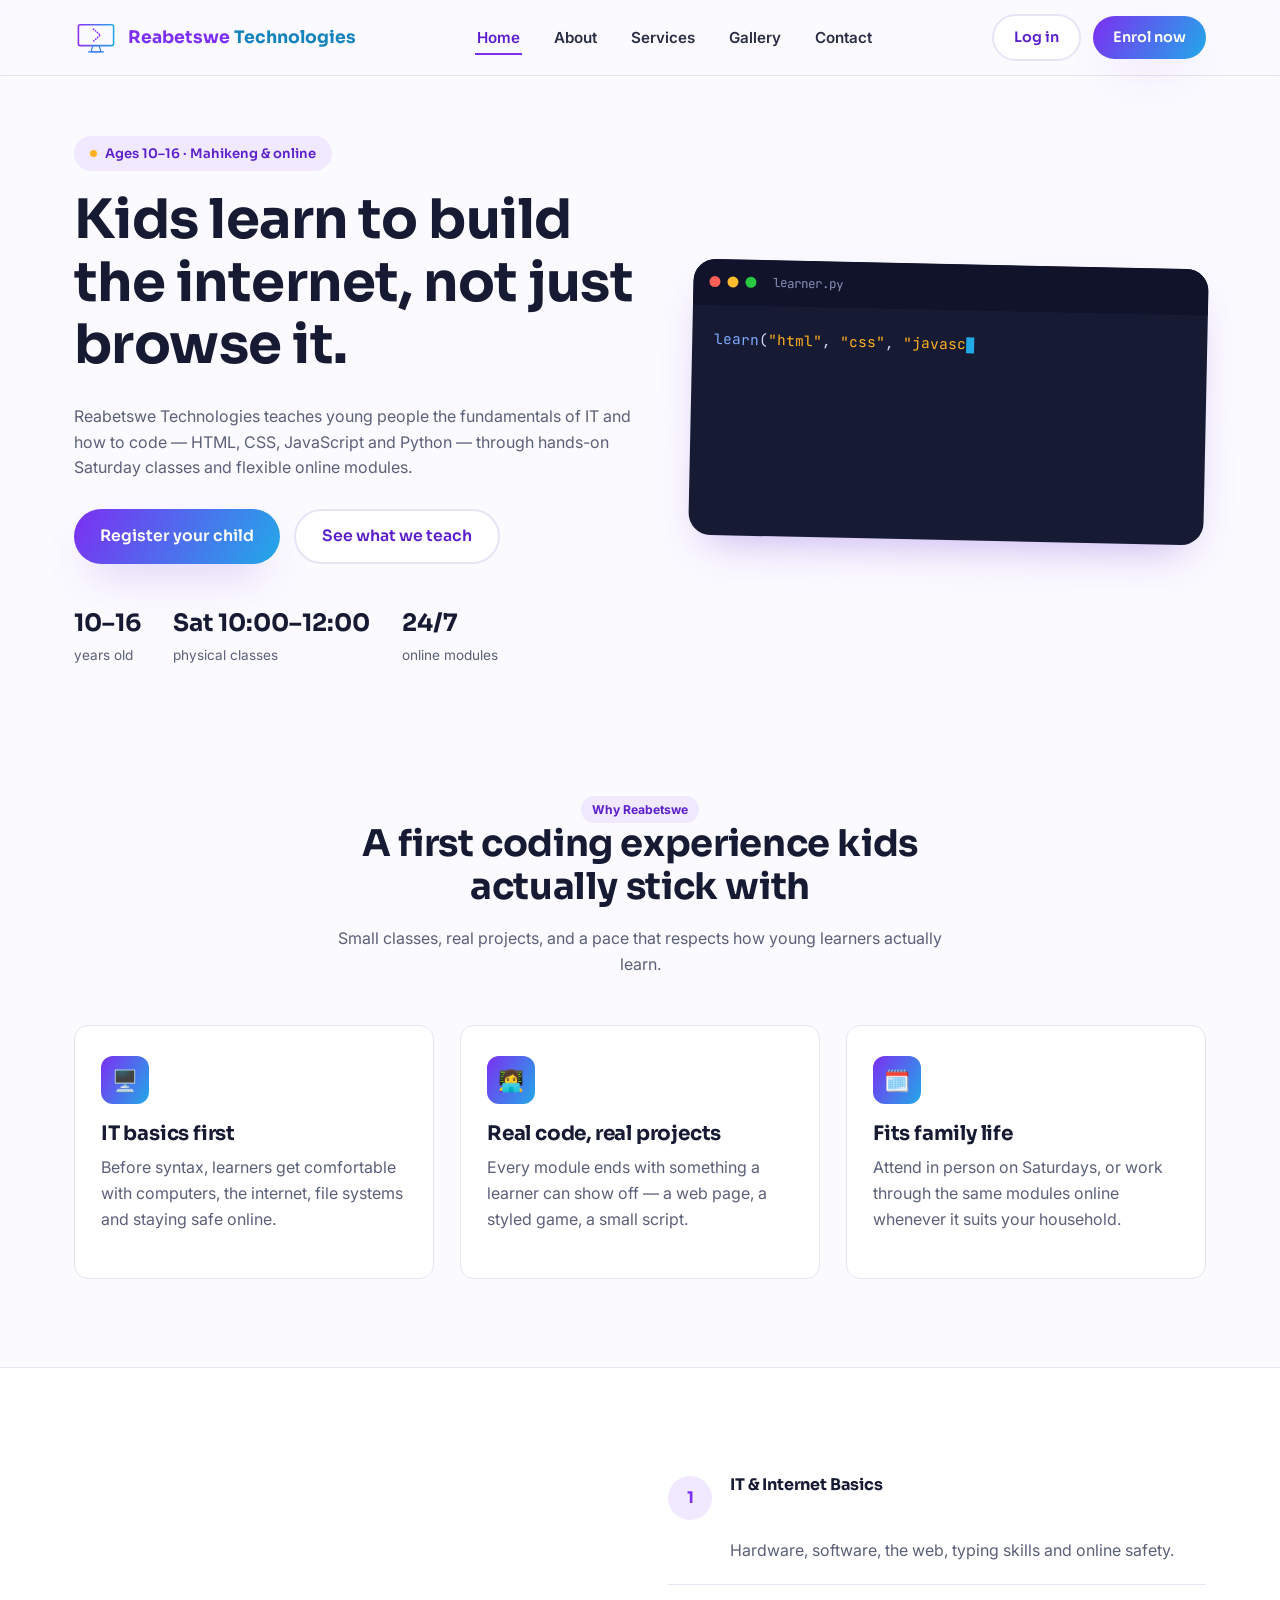
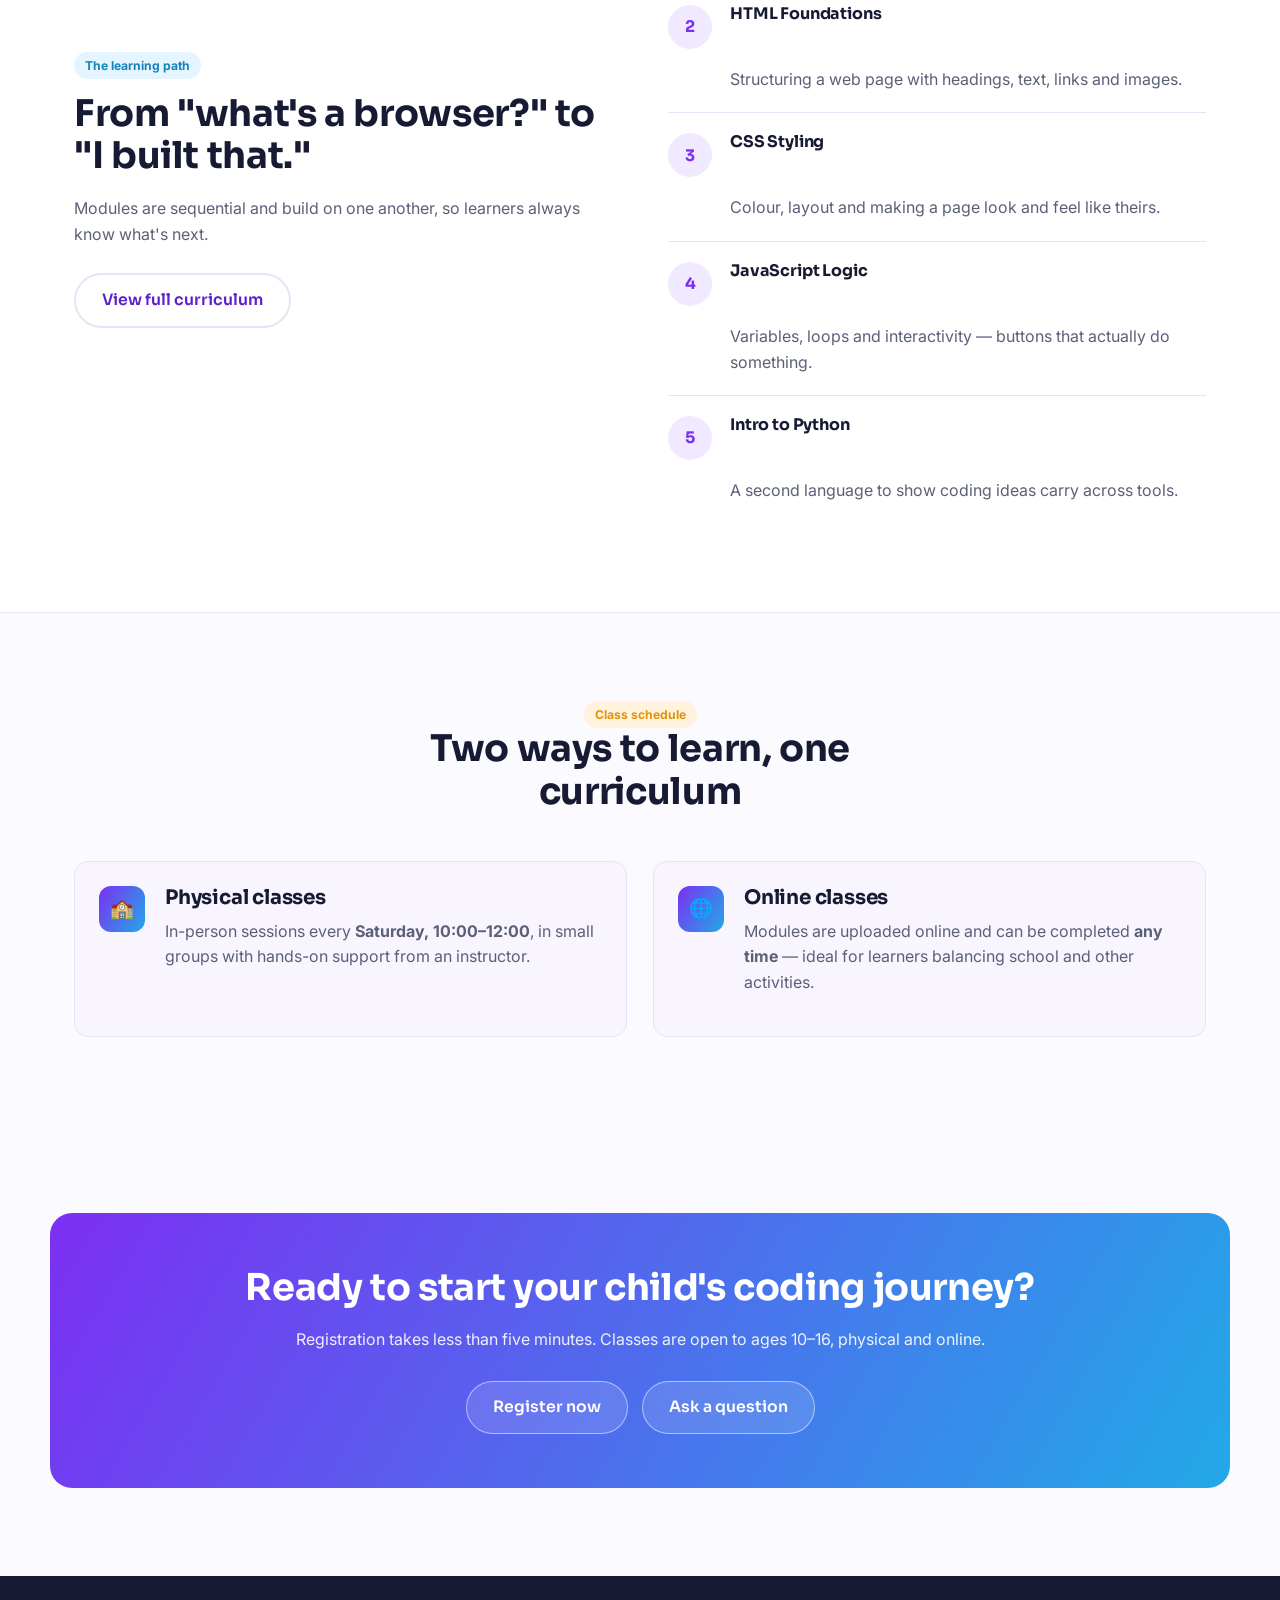
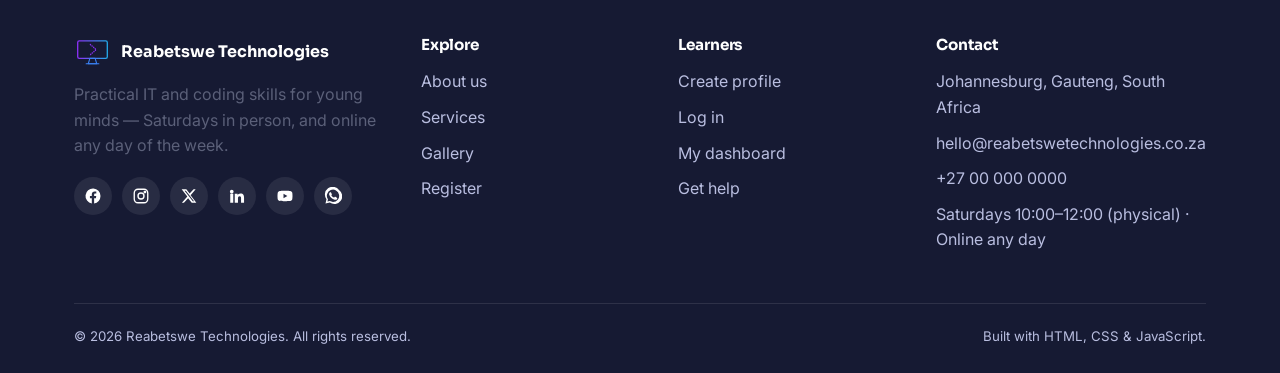
==== index.html @ f2a623ec "Initial commit: Reabetswe Technologies site" ====
<!doctype html>
<html lang="en">
<head>
<meta charset="UTF-8">
<meta name="viewport" content="width=device-width, initial-scale=1.0">
<title>Reabetswe Technologies — Coding &amp; IT Classes for Kids 10–16</title>
<meta name="description" content="Reabetswe Technologies teaches kids aged 10–16 IT basics and coding — HTML, CSS, JavaScript and Python. Saturday classes in person, and online any day.">
<link rel="icon" href="assets/logo.svg" type="image/svg+xml">
<link rel="preconnect" href="https://fonts.googleapis.com">
<link href="https://fonts.googleapis.com/css2?family=Sora:wght@600;700;800&family=Inter:wght@400;500;600;700&family=JetBrains+Mono:wght@400;500&display=swap" rel="stylesheet">
<link rel="stylesheet" href="css/style.css">
</head>
<body>

<a class="skip-link" href="#main">Skip to content</a>
<header class="site-header">
  <nav class="nav">
    <a href="index.html" class="brand">
      <img src="assets/logo.svg" alt="Reabetswe Technologies logo">
      <span><span class="b-violet">Reabetswe</span> <span class="b-sky">Technologies</span></span>
    </a>
    <button class="nav-toggle" aria-label="Toggle menu" aria-expanded="false"><span></span><span></span><span></span></button>
    <ul class="nav-links">
      <li><a href="index.html" aria-current="page">Home</a></li>
      <li><a href="about.html">About</a></li>
      <li><a href="services.html">Services</a></li>
      <li><a href="gallery.html">Gallery</a></li>
      <li><a href="contact.html">Contact</a></li>
    </ul>
    <div class="nav-cta" data-auth-slot>
      <a href="profile.html" class="btn btn-secondary">Log in</a>
      <a href="register.html" class="btn btn-primary">Enrol now</a>
    </div>
  </nav>
</header>

<main id="main">

  <section class="hero">
    <div class="container">
      <div>
        <span class="eyebrow-pill"><span class="dot"></span> Ages 10–16 · Mahikeng &amp; online</span>
        <h1>Kids learn to build the internet, not just browse it.</h1>
        <p>Reabetswe Technologies teaches young people the fundamentals of IT and how to code — HTML, CSS, JavaScript and Python — through hands-on Saturday classes and flexible online modules.</p>
        <div class="hero-actions">
          <a href="register.html" class="btn btn-primary">Register your child</a>
          <a href="services.html" class="btn btn-secondary">See what we teach</a>
        </div>
        <div class="hero-stats">
          <div><strong>10–16</strong><span>years old</span></div>
          <div><strong>Sat 10:00–12:00</strong><span>physical classes</span></div>
          <div><strong>24/7</strong><span>online modules</span></div>
        </div>
      </div>
      <div class="terminal-card">
        <div class="terminal-bar"><span></span><span></span><span></span><em>learner.py</em></div>
        <div class="terminal-body" data-typewriter aria-hidden="true"></div>
      </div>
    </div>
  </section>

  <section>
    <div class="container">
      <div class="section-head">
        <span class="badge badge-violet">Why Reabetswe</span>
        <h2>A first coding experience kids actually stick with</h2>
        <p>Small classes, real projects, and a pace that respects how young learners actually learn.</p>
      </div>
      <div class="grid-3">
        <div class="card">
          <div class="card-icon">🖥️</div>
          <h3>IT basics first</h3>
          <p>Before syntax, learners get comfortable with computers, the internet, file systems and staying safe online.</p>
        </div>
        <div class="card">
          <div class="card-icon">👩‍💻</div>
          <h3>Real code, real projects</h3>
          <p>Every module ends with something a learner can show off — a web page, a styled game, a small script.</p>
        </div>
        <div class="card">
          <div class="card-icon">🗓️</div>
          <h3>Fits family life</h3>
          <p>Attend in person on Saturdays, or work through the same modules online whenever it suits your household.</p>
        </div>
      </div>
    </div>
  </section>

  <section style="background:var(--surface); border-top:1px solid var(--line); border-bottom:1px solid var(--line);">
    <div class="container two-col">
      <div>
        <span class="badge badge-blue">The learning path</span>
        <h2 style="margin-top:14px;">From "what's a browser?" to "I built that."</h2>
        <p>Modules are sequential and build on one another, so learners always know what's next.</p>
        <a href="services.html" class="btn btn-secondary" style="margin-top:10px;">View full curriculum</a>
      </div>
      <ol class="path-list">
        <li><h4>IT &amp; Internet Basics</h4><p>Hardware, software, the web, typing skills and online safety.</p></li>
        <li><h4>HTML Foundations</h4><p>Structuring a web page with headings, text, links and images.</p></li>
        <li><h4>CSS Styling</h4><p>Colour, layout and making a page look and feel like theirs.</p></li>
        <li><h4>JavaScript Logic</h4><p>Variables, loops and interactivity — buttons that actually do something.</p></li>
        <li><h4>Intro to Python</h4><p>A second language to show coding ideas carry across tools.</p></li>
      </ol>
    </div>
  </section>

  <section>
    <div class="container">
      <div class="section-head">
        <span class="badge">Class schedule</span>
        <h2>Two ways to learn, one curriculum</h2>
      </div>
      <div class="grid-2">
        <div class="schedule-card">
          <div class="icon">🏫</div>
          <div>
            <h3>Physical classes</h3>
            <p>In-person sessions every <strong>Saturday, 10:00–12:00</strong>, in small groups with hands-on support from an instructor.</p>
          </div>
        </div>
        <div class="schedule-card">
          <div class="icon">🌐</div>
          <div>
            <h3>Online classes</h3>
            <p>Modules are uploaded online and can be completed <strong>any time</strong> — ideal for learners balancing school and other activities.</p>
          </div>
        </div>
      </div>
    </div>
  </section>

  <section>
    <div class="container cta-band">
      <h2>Ready to start your child's coding journey?</h2>
      <p>Registration takes less than five minutes. Classes are open to ages 10–16, physical and online.</p>
      <div class="hero-actions" style="justify-content:center;">
        <a href="register.html" class="btn btn-ghost-light">Register now</a>
        <a href="contact.html" class="btn btn-ghost-light">Ask a question</a>
      </div>
    </div>
  </section>

</main>

<footer class="site-footer">
  <div class="container">
    <div class="footer-grid">
      <div>
        <div class="footer-brand"><img src="assets/logo.svg" alt=""><span>Reabetswe Technologies</span></div>
        <p>Practical IT and coding skills for young minds — Saturdays in person, and online any day of the week.</p>
        <div class="social-row">
          <a href="https://facebook.com/reabetswetechnologies" aria-label="Facebook" target="_blank" rel="noopener"><svg width="18" height="18" viewBox="0 0 24 24" fill="currentColor"><path d="M22 12a10 10 0 1 0-11.6 9.9v-7H7.9V12h2.5V9.8c0-2.5 1.5-3.9 3.8-3.9 1.1 0 2.2.2 2.2.2v2.5h-1.3c-1.2 0-1.6.8-1.6 1.6V12h2.8l-.4 2.9h-2.4v7A10 10 0 0 0 22 12"/></svg></a>
          <a href="https://instagram.com/reabetswetechnologies" aria-label="Instagram" target="_blank" rel="noopener"><svg width="18" height="18" viewBox="0 0 24 24" fill="none" stroke="currentColor" stroke-width="1.8"><rect x="3" y="3" width="18" height="18" rx="5"/><circle cx="12" cy="12" r="4"/><circle cx="17.2" cy="6.8" r="1"/></svg></a>
          <a href="https://twitter.com/reabetswetech" aria-label="X (Twitter)" target="_blank" rel="noopener"><svg width="16" height="16" viewBox="0 0 24 24" fill="currentColor"><path d="M18.9 2H22l-7.6 8.7L23 22h-6.9l-5.4-6.7L4.4 22H1.3l8.2-9.3L1 2h7l4.9 6.1L18.9 2Zm-1.2 18h1.9L7.3 4H5.3l12.4 16Z"/></svg></a>
          <a href="https://linkedin.com/company/reabetswetechnologies" aria-label="LinkedIn" target="_blank" rel="noopener"><svg width="18" height="18" viewBox="0 0 24 24" fill="currentColor"><path d="M4.98 3.5a2.5 2.5 0 1 1 0 5 2.5 2.5 0 0 1 0-5ZM3 9h4v12H3zM9 9h3.8v1.7h.05c.53-.96 1.83-1.97 3.77-1.97 4.03 0 4.78 2.5 4.78 5.75V21h-4v-5.7c0-1.36-.02-3.1-1.9-3.1-1.9 0-2.2 1.47-2.2 3v5.8H9z"/></svg></a>
          <a href="https://youtube.com/@reabetswetechnologies" aria-label="YouTube" target="_blank" rel="noopener"><svg width="18" height="18" viewBox="0 0 24 24" fill="currentColor"><path d="M22 12s0-3.2-.4-4.7c-.24-.86-.93-1.53-1.8-1.77C18.3 5 12 5 12 5s-6.3 0-7.8.53c-.87.24-1.56.9-1.8 1.77C2 8.8 2 12 2 12s0 3.2.4 4.7c.24.86.93 1.5 1.8 1.75C5.7 19 12 19 12 19s6.3 0 7.8-.55c.87-.24 1.56-.9 1.8-1.75.4-1.5.4-4.7.4-4.7ZM10 15V9l5.2 3-5.2 3Z"/></svg></a>
          <a href="https://wa.me/27000000000" aria-label="WhatsApp" target="_blank" rel="noopener"><svg width="18" height="18" viewBox="0 0 24 24" fill="currentColor"><path d="M20 3.9A10 10 0 0 0 3.3 16.4L2 22l5.8-1.3A10 10 0 1 0 20 3.9Zm-8 16a8.1 8.1 0 0 1-4.1-1.1l-.3-.2-3 .7.7-2.9-.2-.3A8.2 8.2 0 1 1 12 19.9Zm4.5-6.1c-.2-.1-1.4-.7-1.6-.8s-.4-.1-.5.1-.6.8-.7.9-.3.2-.5.1a6.6 6.6 0 0 1-3.3-2.9c-.2-.4.2-.4.6-1.2.1-.1 0-.3 0-.4L9.4 7.3c-.2-.4-.4-.4-.5-.4h-.5c-.2 0-.5.1-.7.3a2.9 2.9 0 0 0-.9 2.2c0 1.3.9 2.6 1.1 2.8.1.2 2 3 4.7 4.2.7.3 1.2.5 1.6.6.7.2 1.3.2 1.7.1.5-.1 1.4-.6 1.6-1.1s.2-1 .1-1.1-.2-.2-.4-.3Z"/></svg></a>
        </div>
      </div>
      <div>
        <h4>Explore</h4>
        <ul>
          <li><a href="about.html">About us</a></li>
          <li><a href="services.html">Services</a></li>
          <li><a href="gallery.html">Gallery</a></li>
          <li><a href="register.html">Register</a></li>
        </ul>
      </div>
      <div>
        <h4>Learners</h4>
        <ul>
          <li><a href="profile.html">Create profile</a></li>
          <li><a href="profile.html">Log in</a></li>
          <li><a href="dashboard.html">My dashboard</a></li>
          <li><a href="contact.html">Get help</a></li>
        </ul>
      </div>
      <div>
        <h4>Contact</h4>
        <ul>
          <li>Johannesburg, Gauteng, South Africa</li>
          <li><a href="mailto:hello@reabetswetechnologies.co.za">hello@reabetswetechnologies.co.za</a></li>
          <li><a href="tel:+27000000000">+27 00 000 0000</a></li>
          <li>Saturdays 10:00–12:00 (physical) · Online any day</li>
        </ul>
      </div>
    </div>
    <div class="footer-bottom">
      <span>© <span data-year></span> Reabetswe Technologies. All rights reserved.</span>
      <span>Built with HTML, CSS &amp; JavaScript.</span>
    </div>
  </div>
</footer>

<script src="js/main.js"></script>
<script src="js/auth.js"></script>
</body>
</html>
---- css/style.css ----
/* ==========================================================================
   Reabetswe Technologies — design system
   Palette drawn from the brand mark: violet -> sky-blue gradient,
   deep navy ink, warm amber used sparingly for the one "kid" accent.
   ========================================================================== */

:root{
  --violet: #7C2FF2;
  --violet-deep: #5B1FCB;
  --sky: #22A9E8;
  --sky-deep: #1483BC;
  --navy: #161A33;
  --ink: #2A2E45;
  --ink-soft: #5B6079;
  --bg: #FBFAFF;
  --surface: #FFFFFF;
  --line: #E7E4F5;
  --amber: #FFB020;
  --amber-deep: #E0940A;
  --coral: #FF6B6B;
  --grad-brand: linear-gradient(120deg, var(--violet) 0%, var(--sky) 100%);
  --grad-navy: linear-gradient(160deg, #1B1E3D 0%, #262A52 100%);

  --font-head: "Sora", "Segoe UI", sans-serif;
  --font-body: "Inter", "Segoe UI", sans-serif;
  --font-mono: "JetBrains Mono", "Courier New", monospace;

  --radius-sm: 8px;
  --radius-md: 14px;
  --radius-lg: 22px;
  --shadow-card: 0 12px 30px -14px rgba(22, 26, 51, 0.28);
  --shadow-pop: 0 20px 45px -18px rgba(91, 31, 203, 0.35);
  --max-width: 1180px;
}

*, *::before, *::after{ box-sizing: border-box; }

html{ scroll-behavior: smooth; }

body{
  margin: 0;
  font-family: var(--font-body);
  color: var(--ink);
  background: var(--bg);
  line-height: 1.6;
  -webkit-font-smoothing: antialiased;
}

img{ max-width: 100%; display: block; }

h1, h2, h3, h4{
  font-family: var(--font-head);
  color: var(--navy);
  line-height: 1.15;
  margin: 0 0 0.5em;
  font-weight: 700;
  letter-spacing: -0.01em;
}

h1{ font-size: clamp(2.1rem, 4.4vw, 3.4rem); }
h2{ font-size: clamp(1.6rem, 3vw, 2.3rem); }
h3{ font-size: 1.25rem; }

p{ margin: 0 0 1em; color: var(--ink-soft); }

a{ color: var(--violet); text-decoration: none; }
a:hover{ color: var(--violet-deep); }

.container{
  max-width: var(--max-width);
  margin: 0 auto;
  padding: 0 24px;
}

section{ padding: 88px 0; }
@media (max-width: 720px){ section{ padding: 56px 0; } }

/* focus visibility */
a:focus-visible, button:focus-visible, input:focus-visible,
textarea:focus-visible, select:focus-visible{
  outline: 3px solid var(--sky);
  outline-offset: 2px;
}

@media (prefers-reduced-motion: reduce){
  *{ animation-duration: 0.001ms !important; animation-iteration-count: 1 !important; transition-duration: 0.001ms !important; scroll-behavior: auto !important; }
}

/* ---------- buttons ---------- */
.btn{
  display: inline-flex;
  align-items: center;
  justify-content: center;
  gap: 8px;
  font-family: var(--font-head);
  font-weight: 600;
  font-size: 0.98rem;
  padding: 13px 26px;
  border-radius: 999px;
  border: none;
  cursor: pointer;
  transition: transform 0.18s ease, box-shadow 0.18s ease;
}
.btn:hover{ transform: translateY(-2px); }

.btn-primary{
  background: var(--grad-brand);
  color: #fff;
  box-shadow: var(--shadow-pop);
}
.btn-secondary{
  background: #fff;
  color: var(--violet-deep);
  border: 2px solid var(--line);
}
.btn-secondary:hover{ border-color: var(--violet); color: var(--violet-deep); }
.btn-ghost-light{
  background: rgba(255,255,255,0.12);
  color: #fff;
  border: 1.5px solid rgba(255,255,255,0.5);
}
.btn-ghost-light:hover{ background: rgba(255,255,255,0.22); }
.btn-block{ width: 100%; }
.btn[disabled]{ opacity: 0.55; cursor: not-allowed; transform: none; }

/* ---------- top nav ---------- */
.site-header{
  position: sticky;
  top: 0;
  z-index: 100;
  background: rgba(251, 250, 255, 0.86);
  backdrop-filter: blur(10px);
  border-bottom: 1px solid var(--line);
}
.nav{
  display: flex;
  align-items: center;
  justify-content: space-between;
  padding: 14px 24px;
  max-width: var(--max-width);
  margin: 0 auto;
}
.brand{
  display: flex;
  align-items: center;
  gap: 10px;
  font-family: var(--font-head);
  font-weight: 700;
  font-size: 1.08rem;
  color: var(--navy);
}
.brand img{ height: 38px; width: auto; }
.brand .b-violet{ color: var(--violet); }
.brand .b-sky{ color: var(--sky-deep); }

.nav-links{
  display: flex;
  align-items: center;
  gap: 30px;
  list-style: none;
  margin: 0;
  padding: 0;
}
.nav-links a{
  color: var(--ink);
  font-weight: 600;
  font-size: 0.95rem;
  padding: 6px 2px;
  border-bottom: 2px solid transparent;
}
.nav-links a:hover, .nav-links a[aria-current="page"]{
  color: var(--violet-deep);
  border-bottom-color: var(--violet);
}
.nav-cta{ display: flex; align-items: center; gap: 12px; }
.nav-cta .btn{ padding: 10px 20px; font-size: 0.9rem; }

.nav-toggle{
  display: none;
  background: none;
  border: none;
  cursor: pointer;
  padding: 6px;
}
.nav-toggle span{
  display: block;
  width: 24px;
  height: 2px;
  background: var(--navy);
  margin: 5px 0;
  transition: transform 0.2s ease, opacity 0.2s ease;
}

@media (max-width: 900px){
  .nav-toggle{ display: block; }
  .nav-links, .nav-cta .btn-secondary{ display: none; }
  .nav-links.open{
    display: flex;
    flex-direction: column;
    position: absolute;
    top: 68px;
    left: 0;
    right: 0;
    background: var(--surface);
    padding: 20px 24px;
    gap: 16px;
    border-bottom: 1px solid var(--line);
    box-shadow: var(--shadow-card);
  }
}

/* ---------- hero ---------- */
.hero{
  padding: 60px 0 40px;
  overflow: hidden;
}
.hero .container{
  display: grid;
  grid-template-columns: 1.05fr 0.95fr;
  gap: 48px;
  align-items: center;
}
@media (max-width: 900px){
  .hero .container{ grid-template-columns: 1fr; }
}
.eyebrow-pill{
  display: inline-flex;
  align-items: center;
  gap: 8px;
  background: #F0E9FF;
  color: var(--violet-deep);
  font-family: var(--font-head);
  font-weight: 600;
  font-size: 0.82rem;
  padding: 7px 16px;
  border-radius: 999px;
  margin-bottom: 18px;
}
.eyebrow-pill .dot{
  width: 7px; height: 7px; border-radius: 50%;
  background: var(--amber);
}
.hero-actions{ display: flex; gap: 14px; margin-top: 28px; flex-wrap: wrap; }
.hero-stats{
  display: flex;
  gap: 32px;
  margin-top: 40px;
  flex-wrap: wrap;
}
.hero-stats div strong{
  display: block;
  font-family: var(--font-head);
  font-size: 1.5rem;
  color: var(--navy);
}
.hero-stats div span{ font-size: 0.85rem; color: var(--ink-soft); }

/* terminal card */
.terminal-card{
  background: var(--navy);
  border-radius: var(--radius-lg);
  box-shadow: var(--shadow-pop);
  overflow: hidden;
  transform: rotate(1.2deg);
}
.terminal-bar{
  display: flex;
  align-items: center;
  gap: 7px;
  padding: 13px 16px;
  background: #10132A;
}
.terminal-bar span{ width: 11px; height: 11px; border-radius: 50%; display: inline-block; }
.terminal-bar span:nth-child(1){ background: #FF5F57; }
.terminal-bar span:nth-child(2){ background: #FEBC2E; }
.terminal-bar span:nth-child(3){ background: #28C840; }
.terminal-bar em{ font-style: normal; margin-left: 10px; color: #8890B5; font-size: 0.78rem; font-family: var(--font-mono); }
.terminal-body{
  padding: 22px 22px 28px;
  font-family: var(--font-mono);
  font-size: 0.9rem;
  color: #D7DAF5;
  min-height: 230px;
}
.terminal-body .c-key{ color: #C792EA; }
.terminal-body .c-fn{ color: #82AAFF; }
.terminal-body .c-str{ color: #FFB020; }
.terminal-body .c-cm{ color: #6B7099; }
.caret{
  display: inline-block;
  width: 8px; height: 1.1em;
  background: var(--sky);
  vertical-align: text-bottom;
  animation: blink 1s steps(1) infinite;
}
@keyframes blink{ 50%{ opacity: 0; } }

/* ---------- section headers ---------- */
.section-head{
  max-width: 620px;
  margin: 0 auto 48px;
  text-align: center;
}
.section-head.left{ margin: 0 0 44px; text-align: left; }

/* ---------- cards / grids ---------- */
.grid-3{ display: grid; grid-template-columns: repeat(3, 1fr); gap: 26px; }
.grid-2{ display: grid; grid-template-columns: repeat(2, 1fr); gap: 26px; }
@media (max-width: 900px){ .grid-3{ grid-template-columns: 1fr 1fr; } }
@media (max-width: 640px){ .grid-3, .grid-2{ grid-template-columns: 1fr; } }

.card{
  background: var(--surface);
  border: 1px solid var(--line);
  border-radius: var(--radius-md);
  padding: 30px 26px;
}
.card-icon{
  width: 48px; height: 48px;
  border-radius: 12px;
  background: var(--grad-brand);
  color: #fff;
  display: flex; align-items: center; justify-content: center;
  font-size: 1.3rem;
  margin-bottom: 18px;
}

.on-navy{ background: var(--grad-navy); color: #fff; }
.on-navy h2, .on-navy h3{ color: #fff; }
.on-navy p{ color: #B9BEE0; }

/* module / path list (sequence — numbering justified here) */
.path-list{ counter-reset: step; list-style: none; padding: 0; margin: 0; }
.path-list li{
  counter-increment: step;
  display: grid;
  grid-template-columns: 44px 1fr;
  gap: 18px;
  padding: 20px 0;
  border-top: 1px solid var(--line);
}
.path-list li:first-child{ border-top: none; }
.path-list li::before{
  content: counter(step);
  font-family: var(--font-head);
  font-weight: 700;
  color: var(--violet);
  background: #F0E9FF;
  width: 44px; height: 44px;
  border-radius: 50%;
  display: flex; align-items: center; justify-content: center;
}
.path-list li > h4,
.path-list li > p{ grid-column: 2; }
.path-list h4{ margin: 0 0 4px; font-family: var(--font-head); color: var(--navy); }
.path-list p{ margin: 0; }

/* badges */
.badge{
  display: inline-block;
  font-size: 0.76rem;
  font-weight: 700;
  padding: 4px 11px;
  border-radius: 999px;
  background: #FFF3DE;
  color: var(--amber-deep);
}
.badge-blue{ background: #E4F5FF; color: var(--sky-deep); }
.badge-violet{ background: #F0E9FF; color: var(--violet-deep); }

/* ---------- forms ---------- */
.form-card{
  background: var(--surface);
  border: 1px solid var(--line);
  border-radius: var(--radius-lg);
  padding: 40px;
  box-shadow: var(--shadow-card);
}
@media (max-width: 640px){ .form-card{ padding: 26px 20px; } }

fieldset{ border: none; padding: 0; margin: 0 0 30px; }
legend{
  font-family: var(--font-head);
  font-weight: 700;
  color: var(--navy);
  font-size: 1.05rem;
  padding: 0;
  margin-bottom: 18px;
  border-bottom: 2px solid var(--line);
  padding-bottom: 10px;
  width: 100%;
}
.form-row{ display: grid; grid-template-columns: 1fr 1fr; gap: 18px; margin-bottom: 18px; }
@media (max-width: 640px){ .form-row{ grid-template-columns: 1fr; } }

.field{ margin-bottom: 18px; }
.field label{
  display: block;
  font-weight: 600;
  font-size: 0.9rem;
  color: var(--navy);
  margin-bottom: 7px;
}
.field .hint{ font-size: 0.8rem; color: var(--ink-soft); margin-top: 5px; }
.field .error{ font-size: 0.8rem; color: #D7263D; margin-top: 5px; display: none; }
.field.has-error input, .field.has-error select, .field.has-error textarea{ border-color: #D7263D; }
.field.has-error .error{ display: block; }

input[type="text"], input[type="email"], input[type="tel"],
input[type="password"], input[type="date"], input[type="number"],
select, textarea{
  width: 100%;
  padding: 12px 14px;
  border: 1.5px solid var(--line);
  border-radius: var(--radius-sm);
  font-family: var(--font-body);
  font-size: 0.96rem;
  color: var(--ink);
  background: #fff;
  transition: border-color 0.15s ease;
}
textarea{ resize: vertical; min-height: 110px; }
input:focus, select:focus, textarea:focus{ border-color: var(--violet); }

.radio-group, .check-group{ display: flex; gap: 20px; flex-wrap: wrap; }
.radio-option, .check-option{
  display: flex;
  align-items: center;
  gap: 8px;
  border: 1.5px solid var(--line);
  padding: 10px 16px;
  border-radius: var(--radius-sm);
  cursor: pointer;
  font-size: 0.92rem;
}
.radio-option input, .check-option input{ width: auto; }
.radio-option:has(input:checked), .check-option:has(input:checked){
  border-color: var(--violet);
  background: #F8F5FF;
}

.form-success{
  display: none;
  background: #EFFBF1;
  border: 1px solid #BEE9C6;
  color: #1E7B34;
  padding: 18px 20px;
  border-radius: var(--radius-sm);
  margin-bottom: 24px;
  font-weight: 600;
}
.form-success.show{ display: block; }

/* ---------- gallery ---------- */
.gallery-filters{ display: flex; gap: 10px; flex-wrap: wrap; margin-bottom: 30px; }
.filter-btn{
  border: 1.5px solid var(--line);
  background: #fff;
  padding: 9px 18px;
  border-radius: 999px;
  font-family: var(--font-head);
  font-weight: 600;
  font-size: 0.86rem;
  cursor: pointer;
  color: var(--ink-soft);
}
.filter-btn.active{ background: var(--grad-brand); color: #fff; border-color: transparent; }
.gallery-grid{
  display: grid;
  grid-template-columns: repeat(3, 1fr);
  gap: 18px;
}
@media (max-width: 900px){ .gallery-grid{ grid-template-columns: repeat(2, 1fr); } }
@media (max-width: 560px){ .gallery-grid{ grid-template-columns: 1fr; } }
.gallery-item{
  border-radius: var(--radius-md);
  overflow: hidden;
  position: relative;
  aspect-ratio: 4/3;
  display: none;
}
.gallery-item.show{ display: block; }
.gallery-item img{ width: 100%; height: 100%; object-fit: cover; }
.gallery-caption{
  position: absolute; left: 0; right: 0; bottom: 0;
  background: linear-gradient(0deg, rgba(22,26,51,0.85), transparent);
  color: #fff;
  padding: 14px;
  font-size: 0.85rem;
  font-weight: 600;
}

/* ---------- footer ---------- */
.site-footer{
  background: var(--navy);
  color: #B9BEE0;
  padding: 60px 0 26px;
}
.footer-grid{
  display: grid;
  grid-template-columns: 1.4fr 1fr 1fr 1.2fr;
  gap: 34px;
  padding-bottom: 40px;
  border-bottom: 1px solid rgba(255,255,255,0.1);
}
@media (max-width: 780px){ .footer-grid{ grid-template-columns: 1fr 1fr; } }
@media (max-width: 480px){ .footer-grid{ grid-template-columns: 1fr; } }
.site-footer h4{ color: #fff; font-size: 0.95rem; margin-bottom: 16px; }
.site-footer ul{ list-style: none; padding: 0; margin: 0; }
.site-footer li{ margin-bottom: 10px; }
.site-footer a{ color: #B9BEE0; }
.site-footer a:hover{ color: #fff; }
.footer-brand{ display: flex; align-items: center; gap: 10px; color: #fff; font-family: var(--font-head); font-weight: 700; margin-bottom: 14px; }
.footer-brand img{ height: 32px; }
.social-row{ display: flex; gap: 10px; margin-top: 18px; }
.social-row a{
  width: 38px; height: 38px;
  border-radius: 50%;
  background: rgba(255,255,255,0.08);
  display: flex; align-items: center; justify-content: center;
  color: #fff;
}
.social-row a:hover{ background: var(--grad-brand); }
.footer-bottom{
  display: flex;
  justify-content: space-between;
  align-items: center;
  padding-top: 22px;
  font-size: 0.83rem;
  flex-wrap: wrap;
  gap: 10px;
}

/* ---------- misc page bits ---------- */
.page-hero{
  padding: 56px 0 20px;
  text-align: center;
}
.page-hero p{ max-width: 560px; margin: 0 auto; }

.schedule-card{
  display: flex;
  gap: 20px;
  align-items: flex-start;
  background: #F8F5FF;
  border: 1px solid var(--line);
  border-radius: var(--radius-md);
  padding: 24px;
}
.schedule-card .icon{
  width: 46px; height: 46px;
  border-radius: 12px;
  background: var(--grad-brand);
  color: #fff;
  display: flex; align-items: center; justify-content: center;
  flex-shrink: 0;
  font-size: 1.2rem;
}

.timeline{ border-left: 3px solid var(--line); margin-left: 10px; padding-left: 26px; }
.timeline-item{ position: relative; padding-bottom: 34px; }
.timeline-item:last-child{ padding-bottom: 0; }
.timeline-item::before{
  content: "";
  position: absolute;
  left: -32px;
  top: 4px;
  width: 14px; height: 14px;
  border-radius: 50%;
  background: var(--grad-brand);
  border: 3px solid var(--bg);
}

.avatar-ring{
  width: 96px; height: 96px;
  border-radius: 50%;
  padding: 3px;
  background: var(--grad-brand);
  display: inline-flex;
  align-items: center;
  justify-content: center;
}
.avatar-ring img{ border-radius: 50%; width: 100%; height: 100%; object-fit: cover; }

.map-embed{ border-radius: var(--radius-md); overflow: hidden; border: 1px solid var(--line); }
.map-embed iframe{ width: 100%; height: 320px; border: 0; display: block; }

.cta-band{
  background: var(--grad-brand);
  border-radius: var(--radius-lg);
  padding: 54px;
  color: #fff;
  text-align: center;
}
.cta-band h2{ color: #fff; }
.cta-band p{ color: rgba(255,255,255,0.9); }
@media (max-width: 640px){ .cta-band{ padding: 34px 22px; } }

.two-col{ display: grid; grid-template-columns: 1fr 1fr; gap: 56px; align-items: center; }
@media (max-width: 860px){ .two-col{ grid-template-columns: 1fr; } }

.tag-row{ display: flex; gap: 10px; flex-wrap: wrap; margin-top: 14px; }

.skip-link{
  position: absolute;
  left: -999px;
  top: 0;
  background: var(--navy);
  color: #fff;
  padding: 10px 16px;
  z-index: 200;
}
.skip-link:focus{ left: 12px; top: 12px; }

.dashboard-grid{ display: grid; grid-template-columns: 260px 1fr; gap: 30px; }
@media (max-width: 800px){ .dashboard-grid{ grid-template-columns: 1fr; } }
.dash-nav{ background: #fff; border: 1px solid var(--line); border-radius: var(--radius-md); padding: 20px; height: fit-content; }
.dash-nav button{
  display: block; width: 100%; text-align: left;
  background: none; border: none; padding: 11px 12px; border-radius: 10px;
  font-family: var(--font-head); font-weight: 600; color: var(--ink-soft); cursor: pointer;
}
.dash-nav button.active, .dash-nav button:hover{ background: #F0E9FF; color: var(--violet-deep); }
.dash-panel{ display: none; }
.dash-panel.active{ display: block; }
.progress-track{ background: var(--line); border-radius: 999px; height: 10px; overflow: hidden; }
.progress-fill{ height: 100%; background: var(--grad-brand); border-radius: 999px; }
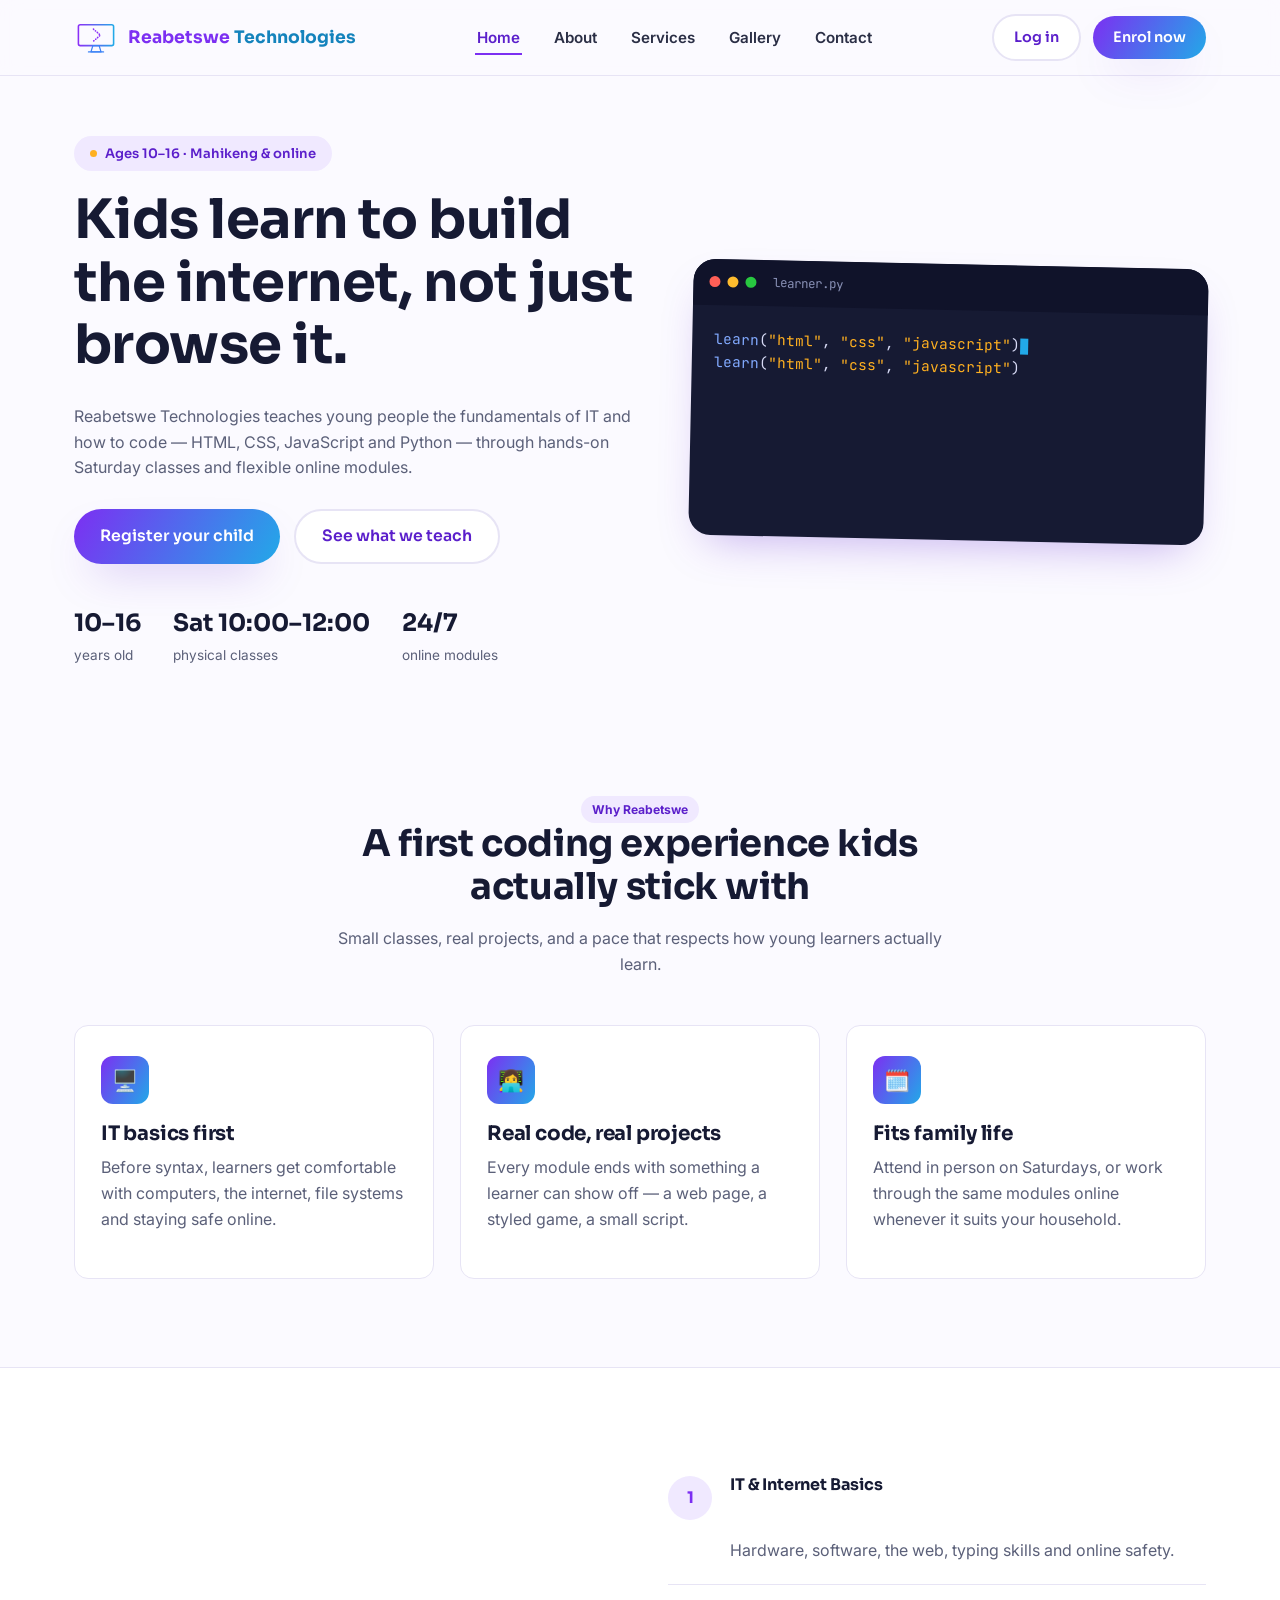
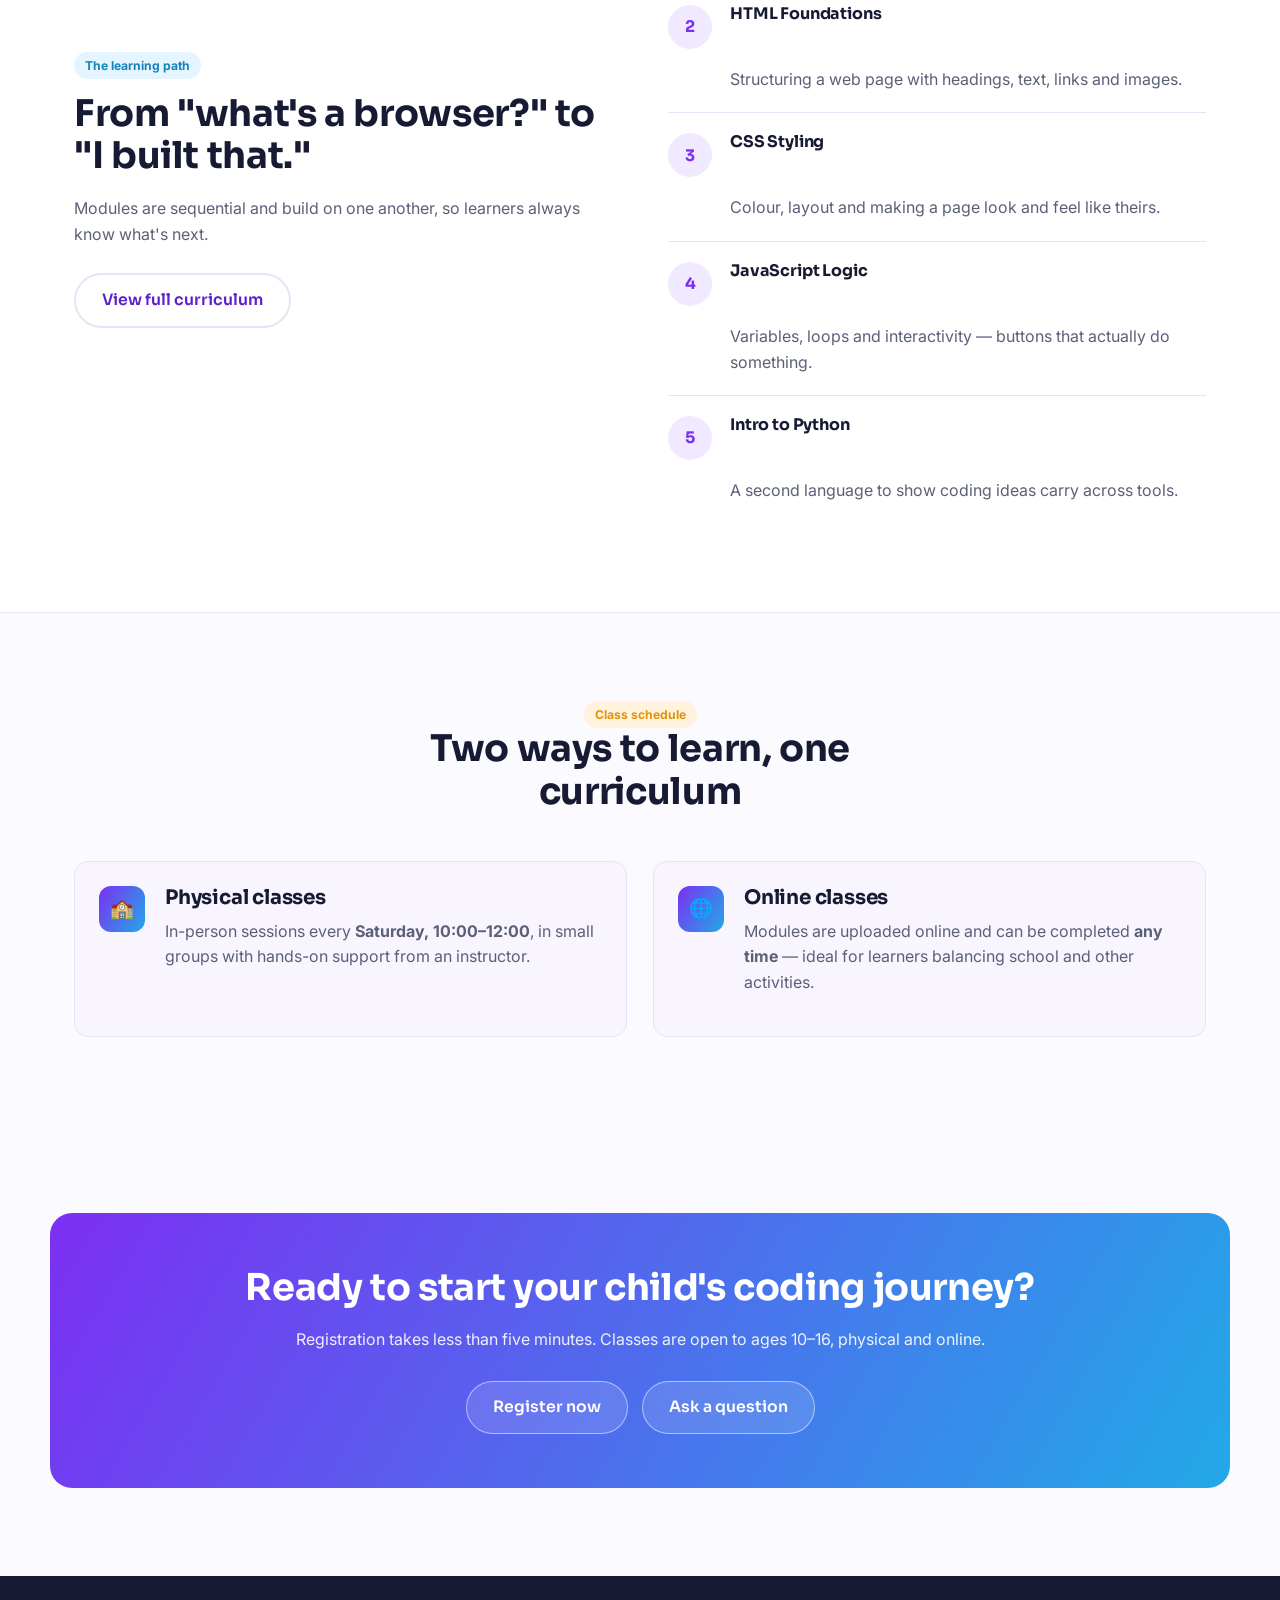
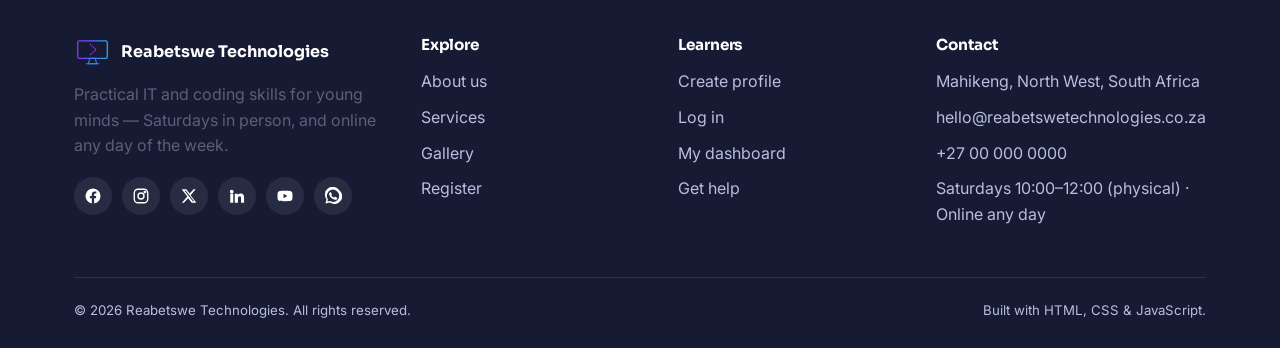
==== commit 03759f1c: "I changed the loction on the footer across all pages form Johannesburg, Ggauteng to Mahikeng, North " ====
--- a/index.html
+++ b/index.html
@@ -178,7 +178,7 @@
       <div>
         <h4>Contact</h4>
         <ul>
-          <li>Johannesburg, Gauteng, South Africa</li>
+          <li>Mahikeng, North West, South Africa</li>
           <li><a href="mailto:hello@reabetswetechnologies.co.za">hello@reabetswetechnologies.co.za</a></li>
           <li><a href="tel:+27000000000">+27 00 000 0000</a></li>
           <li>Saturdays 10:00–12:00 (physical) · Online any day</li>
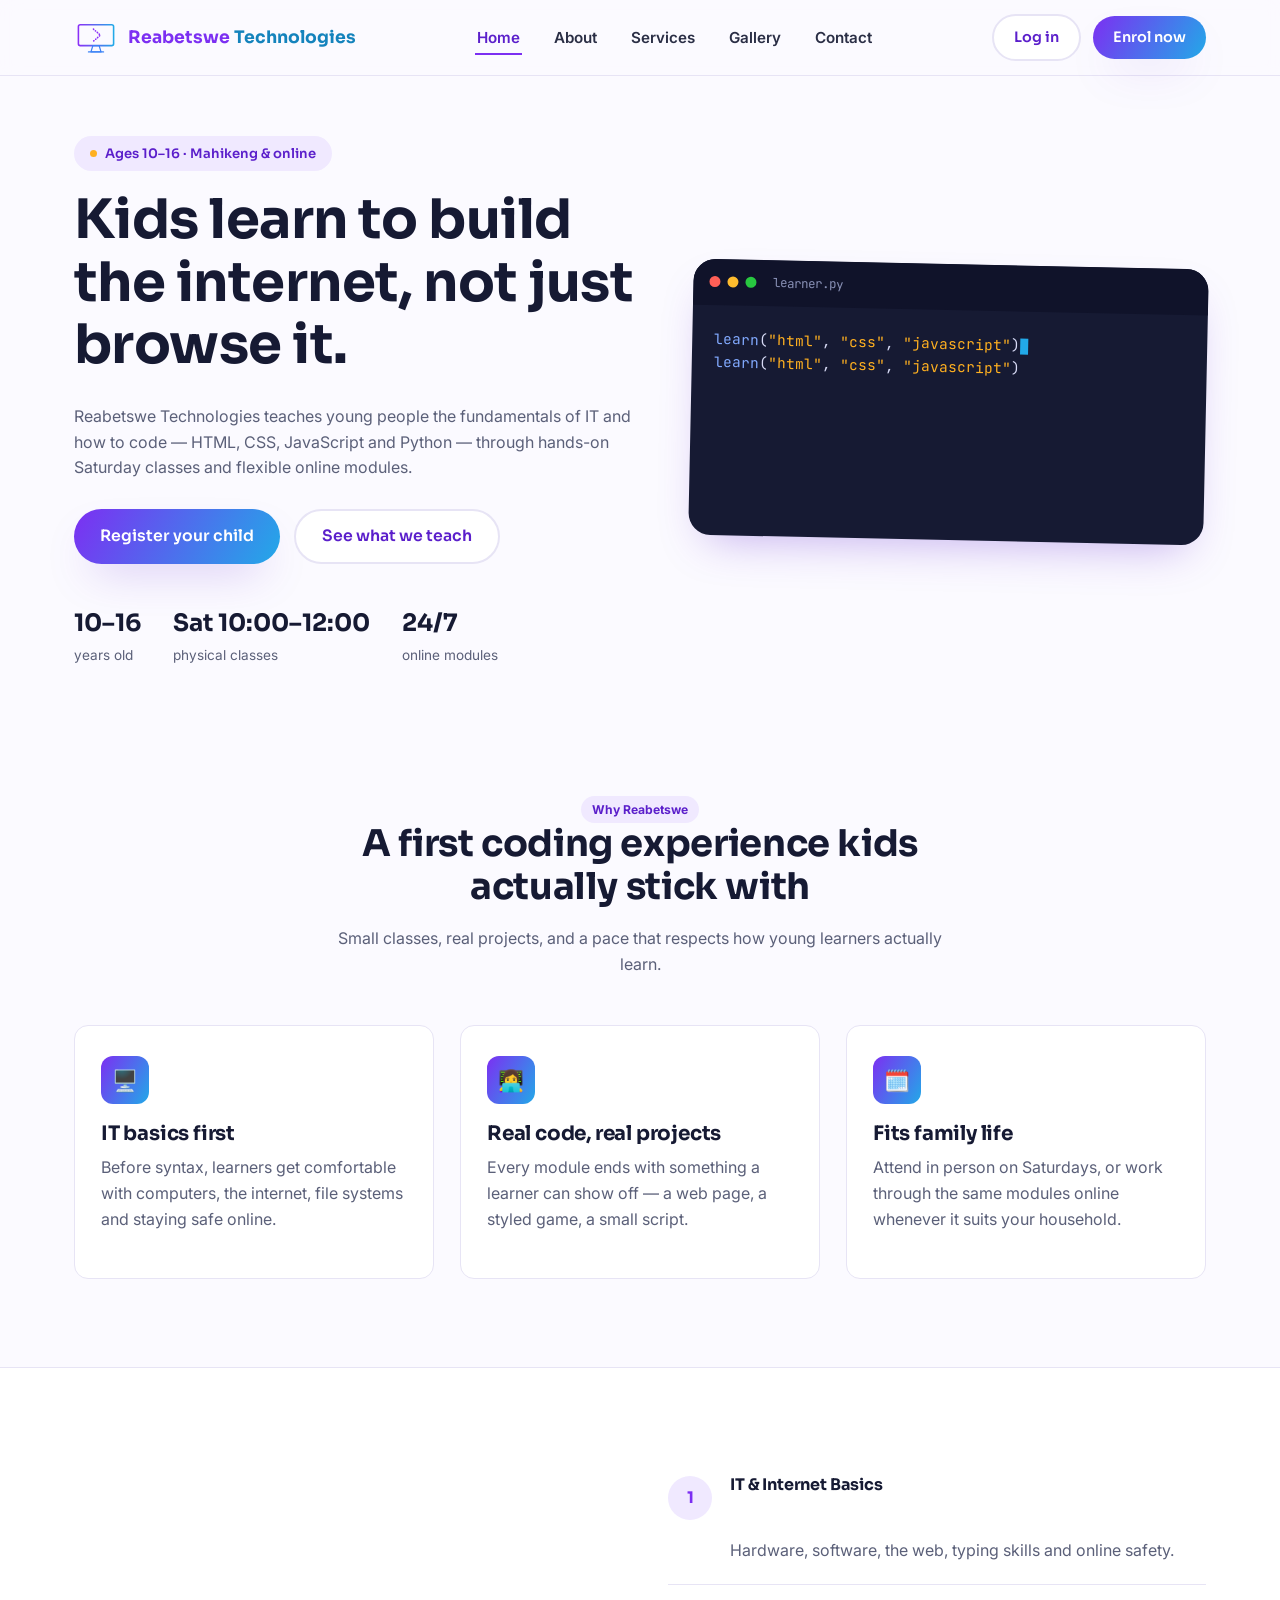
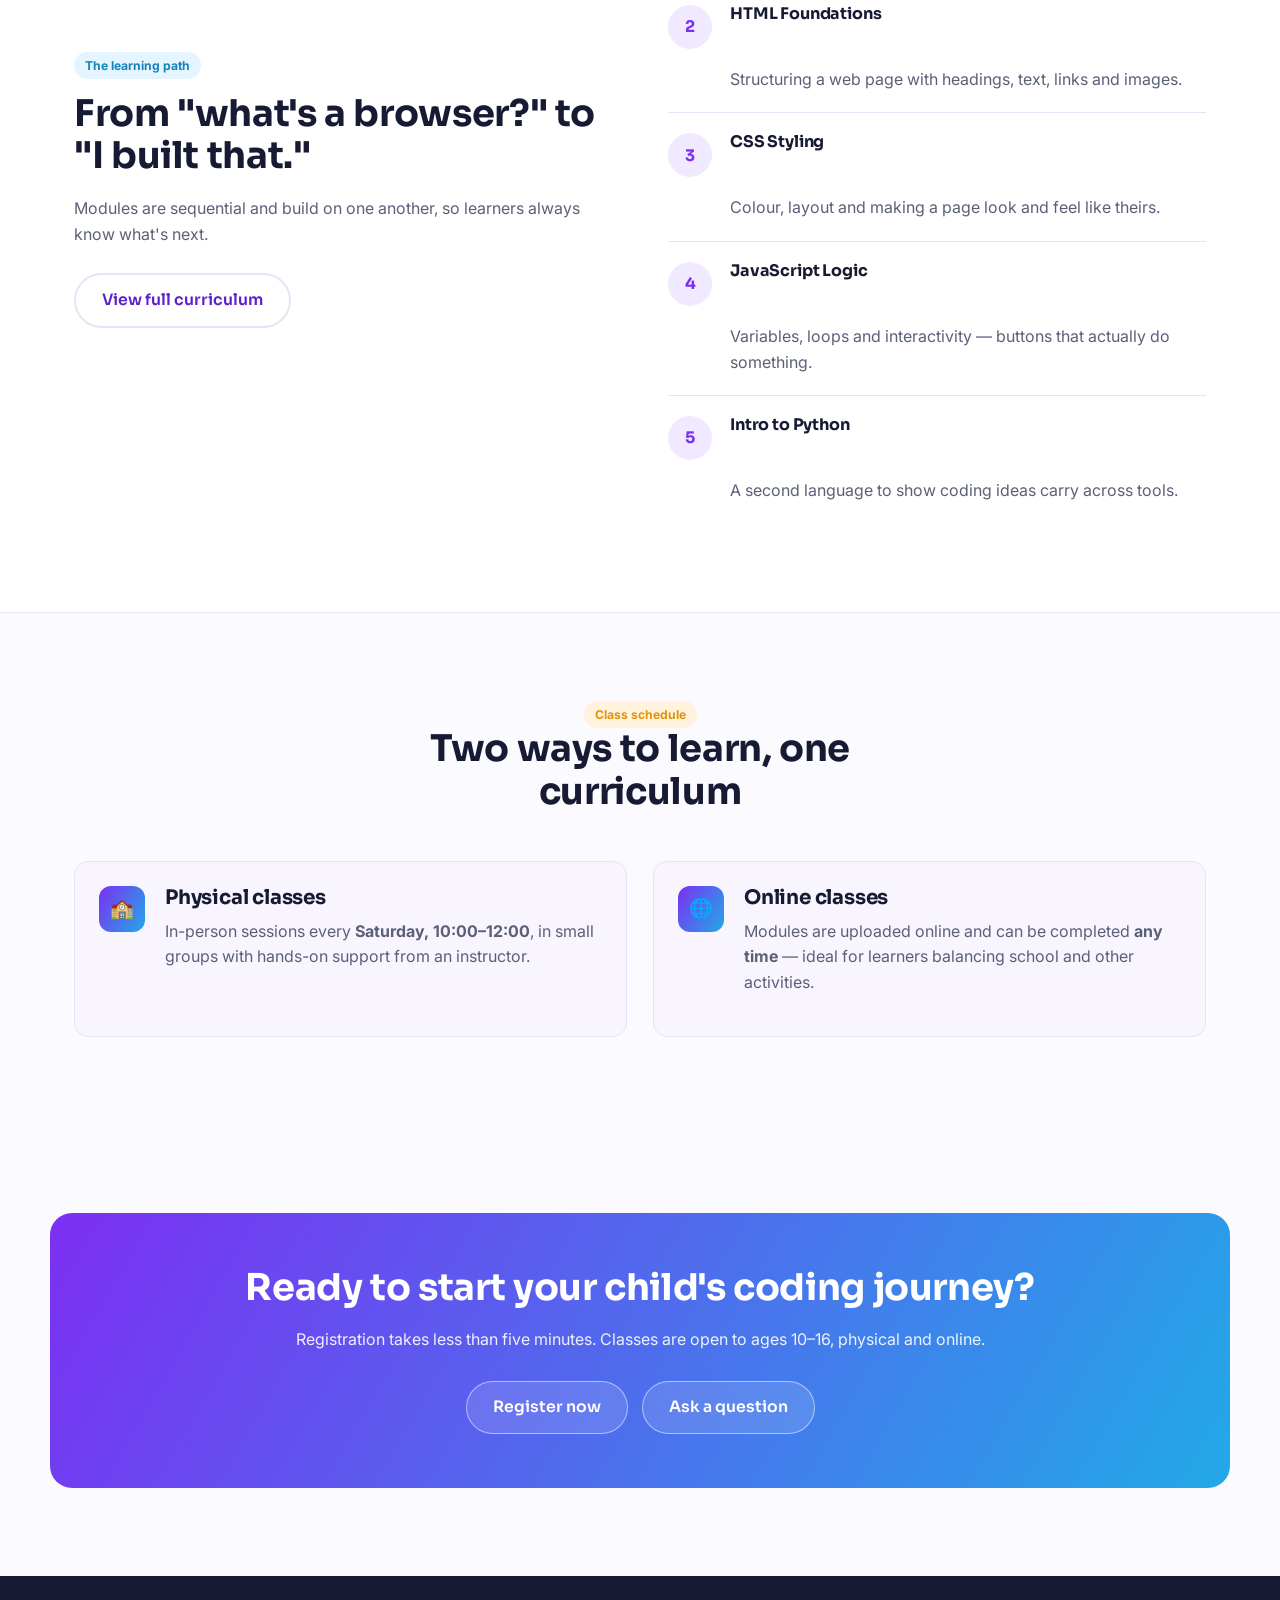
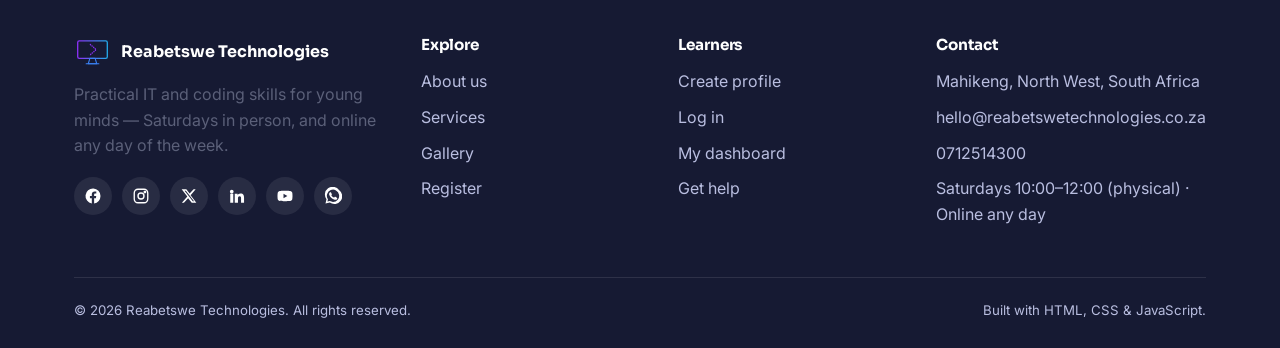
==== commit 8a2794f8: "CHANGED CONTACT NUMBER ACROSS ALL PAGES" ====
--- a/index.html
+++ b/index.html
@@ -180,7 +180,7 @@
         <ul>
           <li>Mahikeng, North West, South Africa</li>
           <li><a href="mailto:hello@reabetswetechnologies.co.za">hello@reabetswetechnologies.co.za</a></li>
-          <li><a href="tel:+27000000000">+27 00 000 0000</a></li>
+          <li><a href="tel:0712514300">0712514300</a></li>
           <li>Saturdays 10:00–12:00 (physical) · Online any day</li>
         </ul>
       </div>
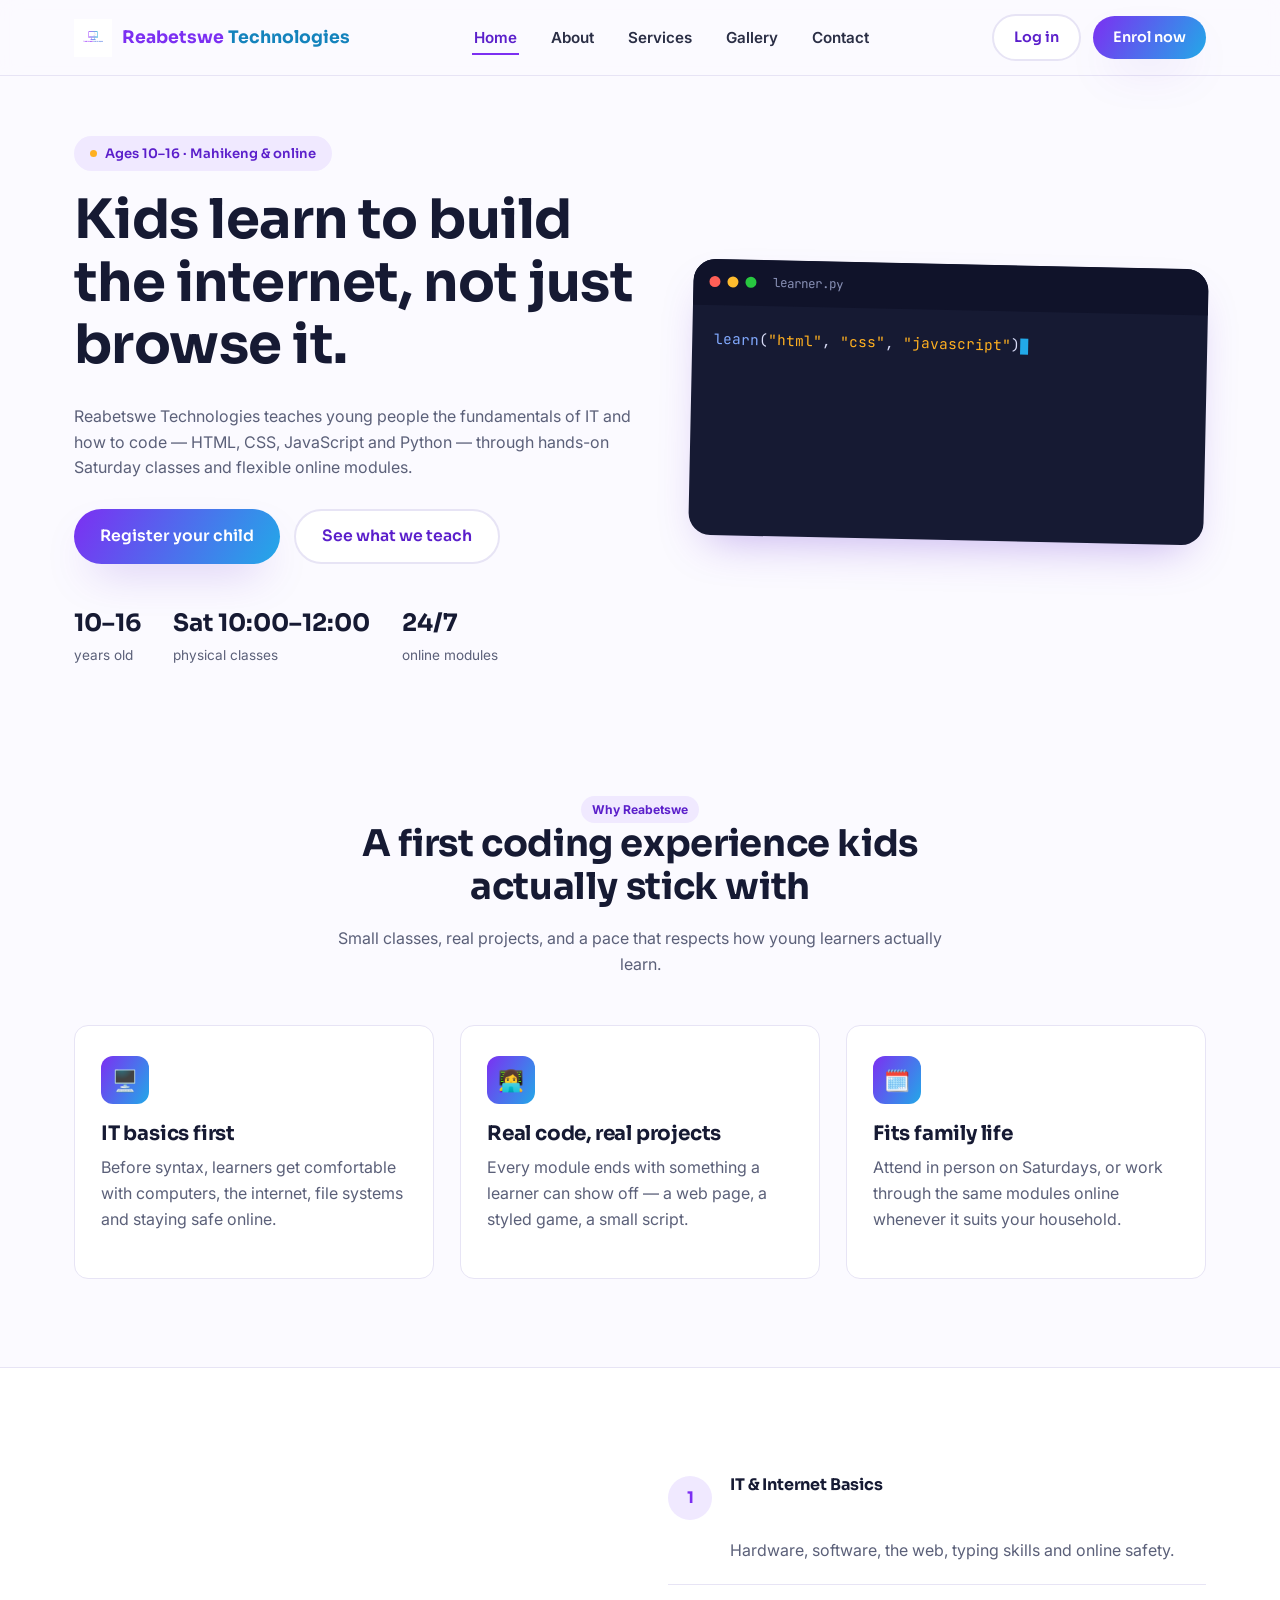
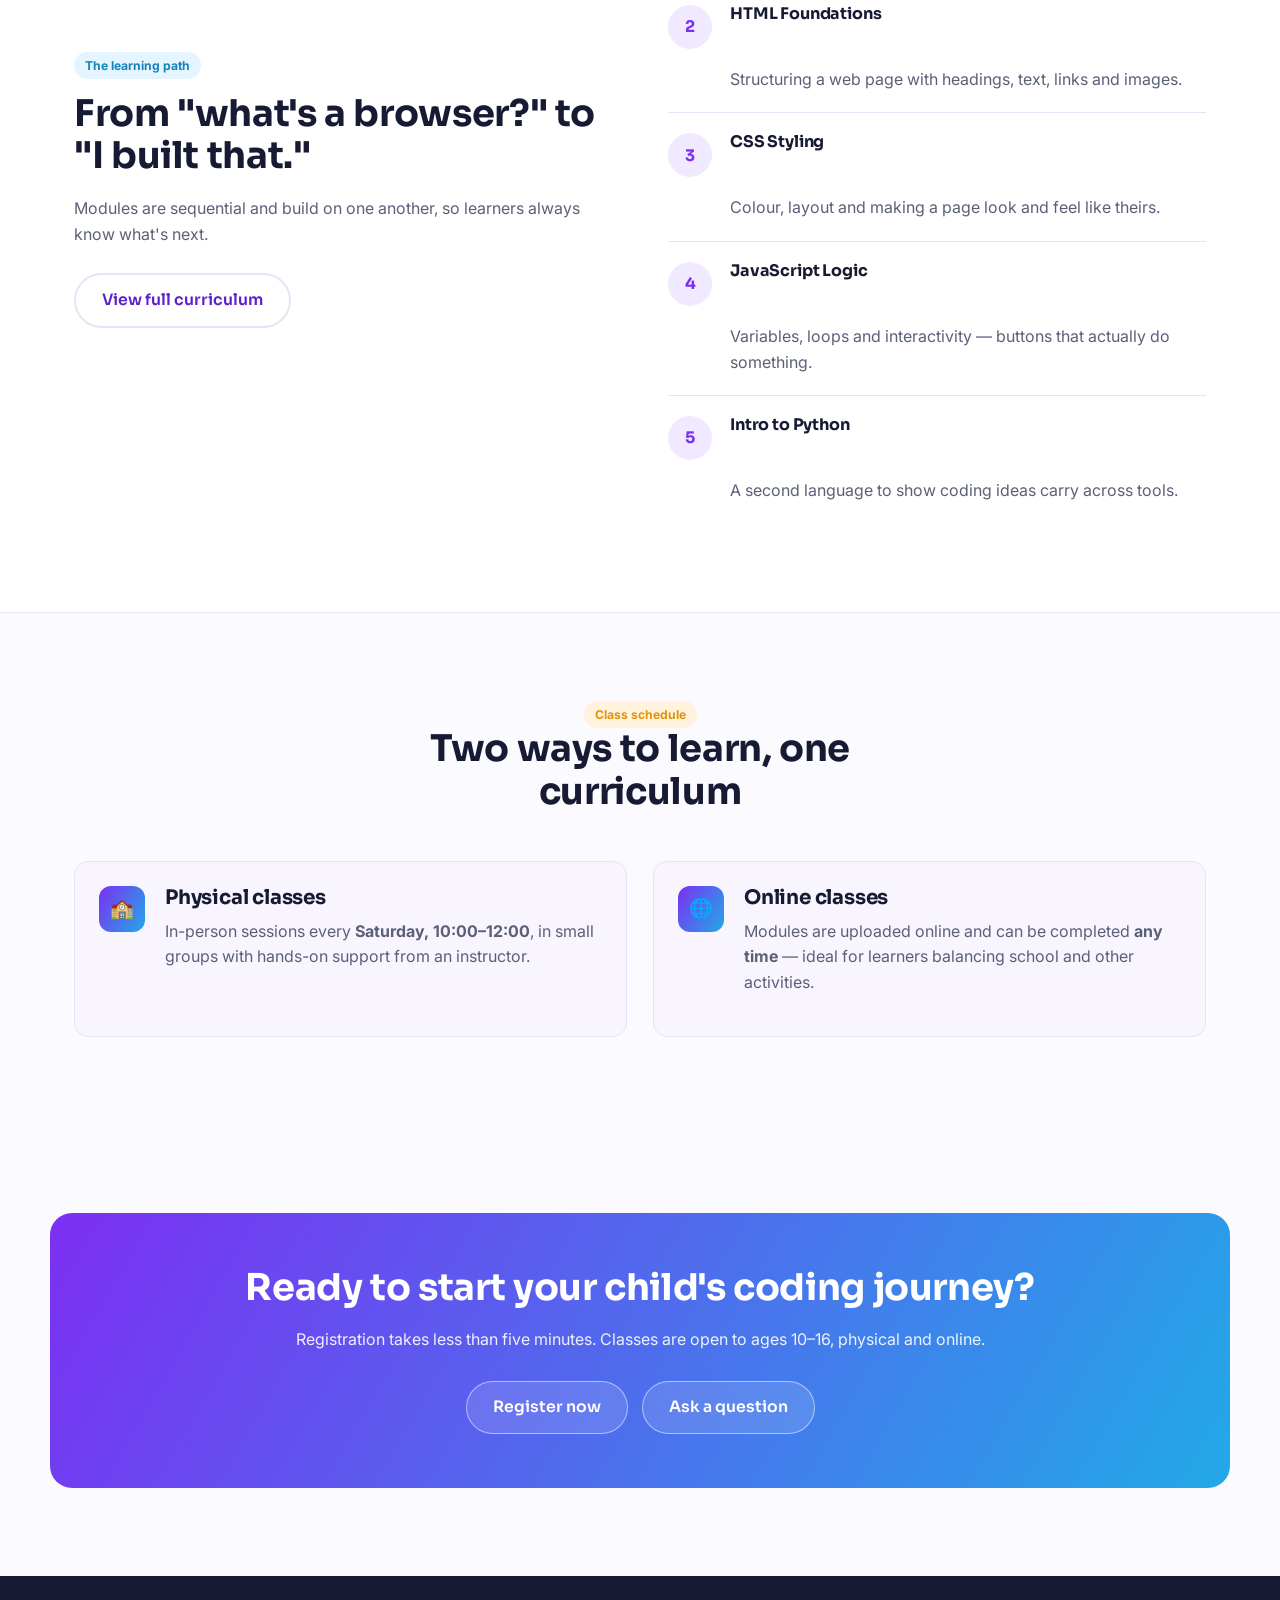
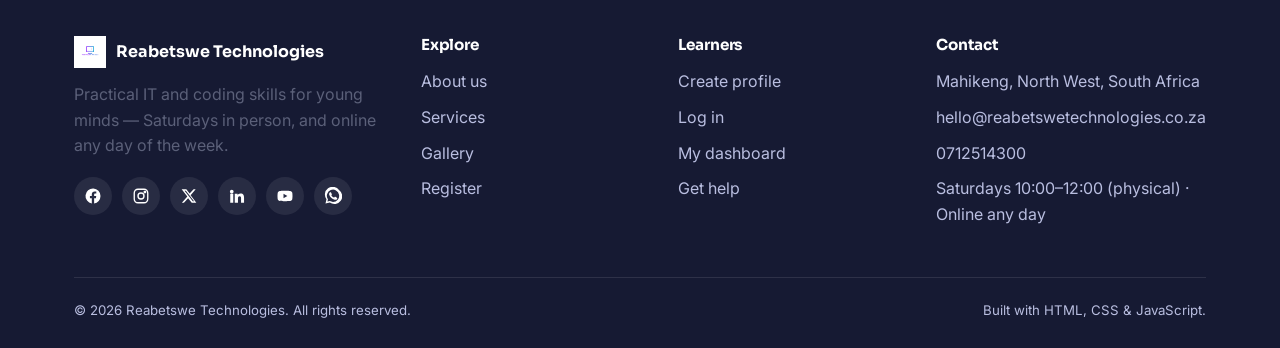
==== commit f86b9d30: "I changed the .svg logo to the new Reabetswe Technologies logo.png" ====
--- a/index.html
+++ b/index.html
@@ -5,7 +5,7 @@
 <meta name="viewport" content="width=device-width, initial-scale=1.0">
 <title>Reabetswe Technologies — Coding &amp; IT Classes for Kids 10–16</title>
 <meta name="description" content="Reabetswe Technologies teaches kids aged 10–16 IT basics and coding — HTML, CSS, JavaScript and Python. Saturday classes in person, and online any day.">
-<link rel="icon" href="assets/logo.svg" type="image/svg+xml">
+<link rel="icon" href="assets/gallery/Reabetswe Technologies logo.png" type="image/png">
 <link rel="preconnect" href="https://fonts.googleapis.com">
 <link href="https://fonts.googleapis.com/css2?family=Sora:wght@600;700;800&family=Inter:wght@400;500;600;700&family=JetBrains+Mono:wght@400;500&display=swap" rel="stylesheet">
 <link rel="stylesheet" href="css/style.css">
@@ -16,7 +16,7 @@
 <header class="site-header">
   <nav class="nav">
     <a href="index.html" class="brand">
-      <img src="assets/logo.svg" alt="Reabetswe Technologies logo">
+      <img src="assets/gallery/Reabetswe Technologies logo.png" alt="Reabetswe Technologies logo">
       <span><span class="b-violet">Reabetswe</span> <span class="b-sky">Technologies</span></span>
     </a>
     <button class="nav-toggle" aria-label="Toggle menu" aria-expanded="false"><span></span><span></span><span></span></button>
@@ -146,7 +146,7 @@
   <div class="container">
     <div class="footer-grid">
       <div>
-        <div class="footer-brand"><img src="assets/logo.svg" alt=""><span>Reabetswe Technologies</span></div>
+        <div class="footer-brand"><img src="assets/gallery/Reabetswe Technologies logo.png" alt=""><span>Reabetswe Technologies</span></div>
         <p>Practical IT and coding skills for young minds — Saturdays in person, and online any day of the week.</p>
         <div class="social-row">
           <a href="https://facebook.com/reabetswetechnologies" aria-label="Facebook" target="_blank" rel="noopener"><svg width="18" height="18" viewBox="0 0 24 24" fill="currentColor"><path d="M22 12a10 10 0 1 0-11.6 9.9v-7H7.9V12h2.5V9.8c0-2.5 1.5-3.9 3.8-3.9 1.1 0 2.2.2 2.2.2v2.5h-1.3c-1.2 0-1.6.8-1.6 1.6V12h2.8l-.4 2.9h-2.4v7A10 10 0 0 0 22 12"/></svg></a>
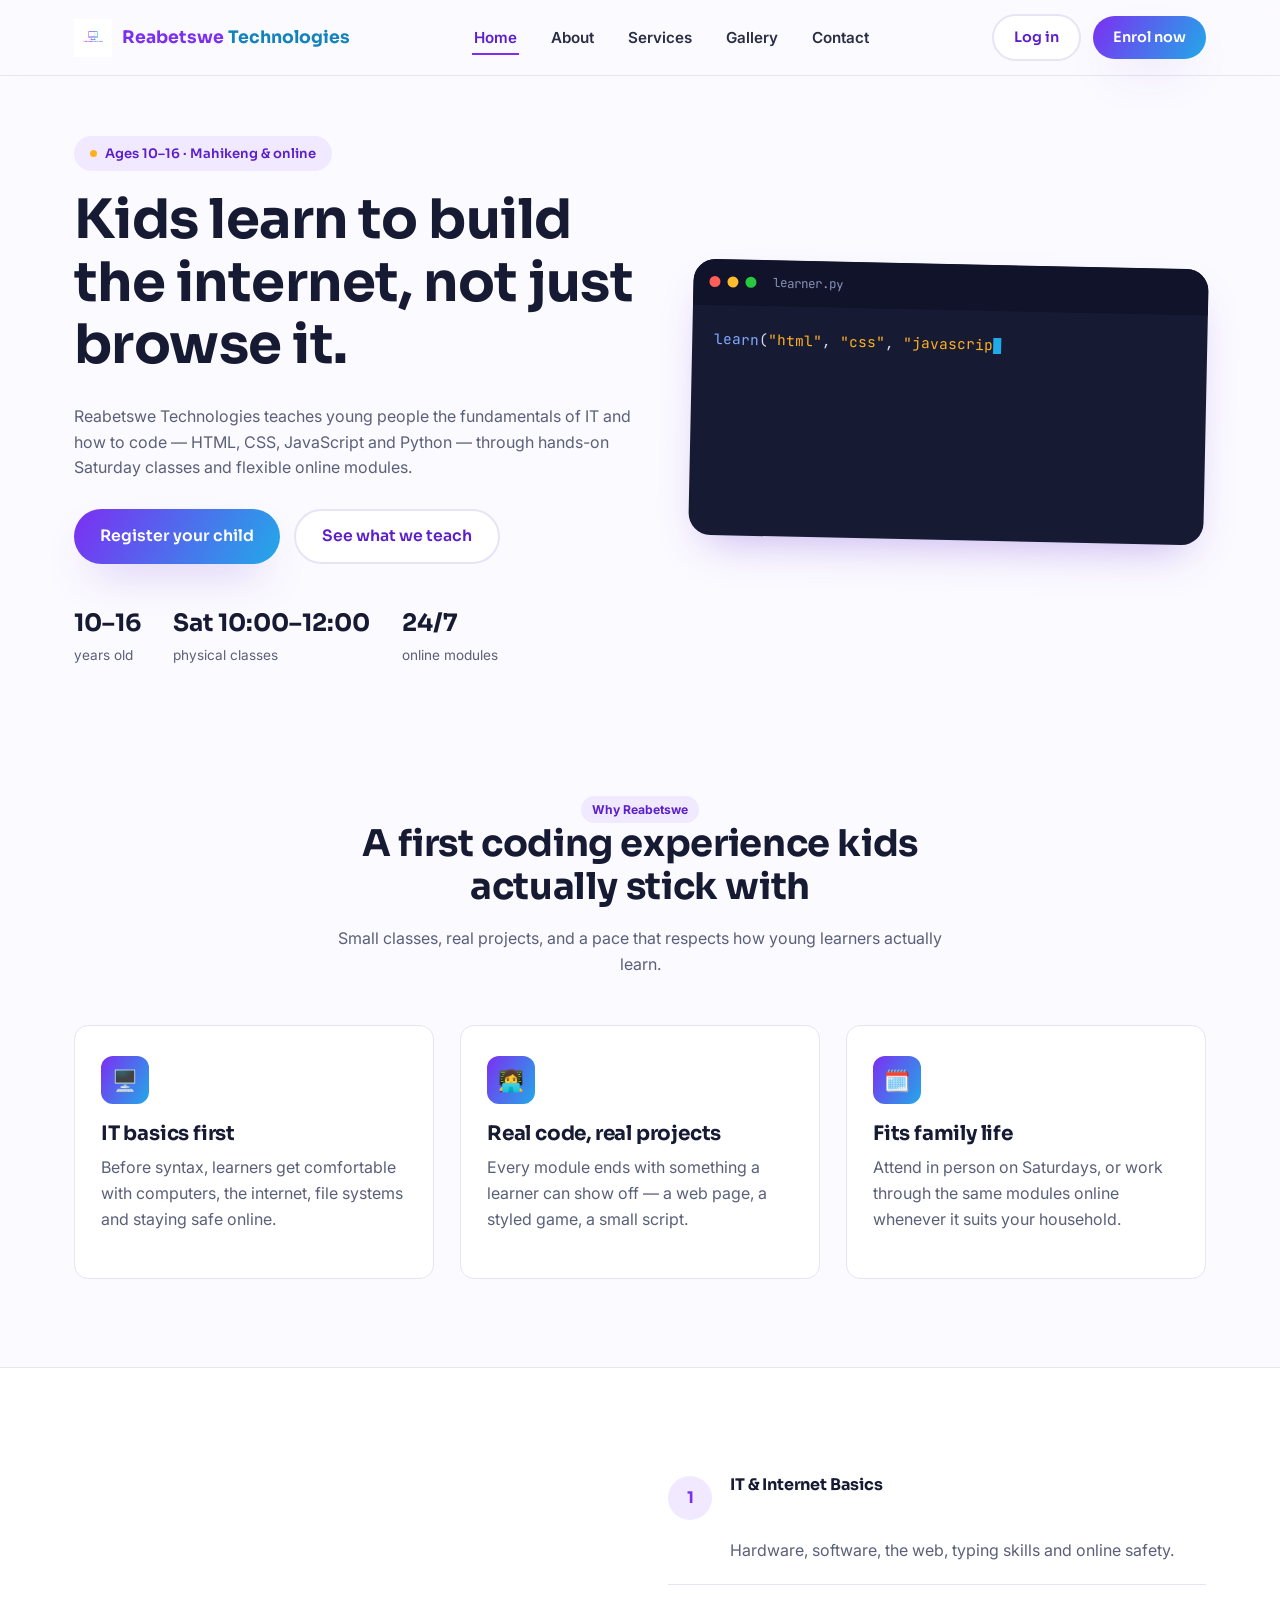
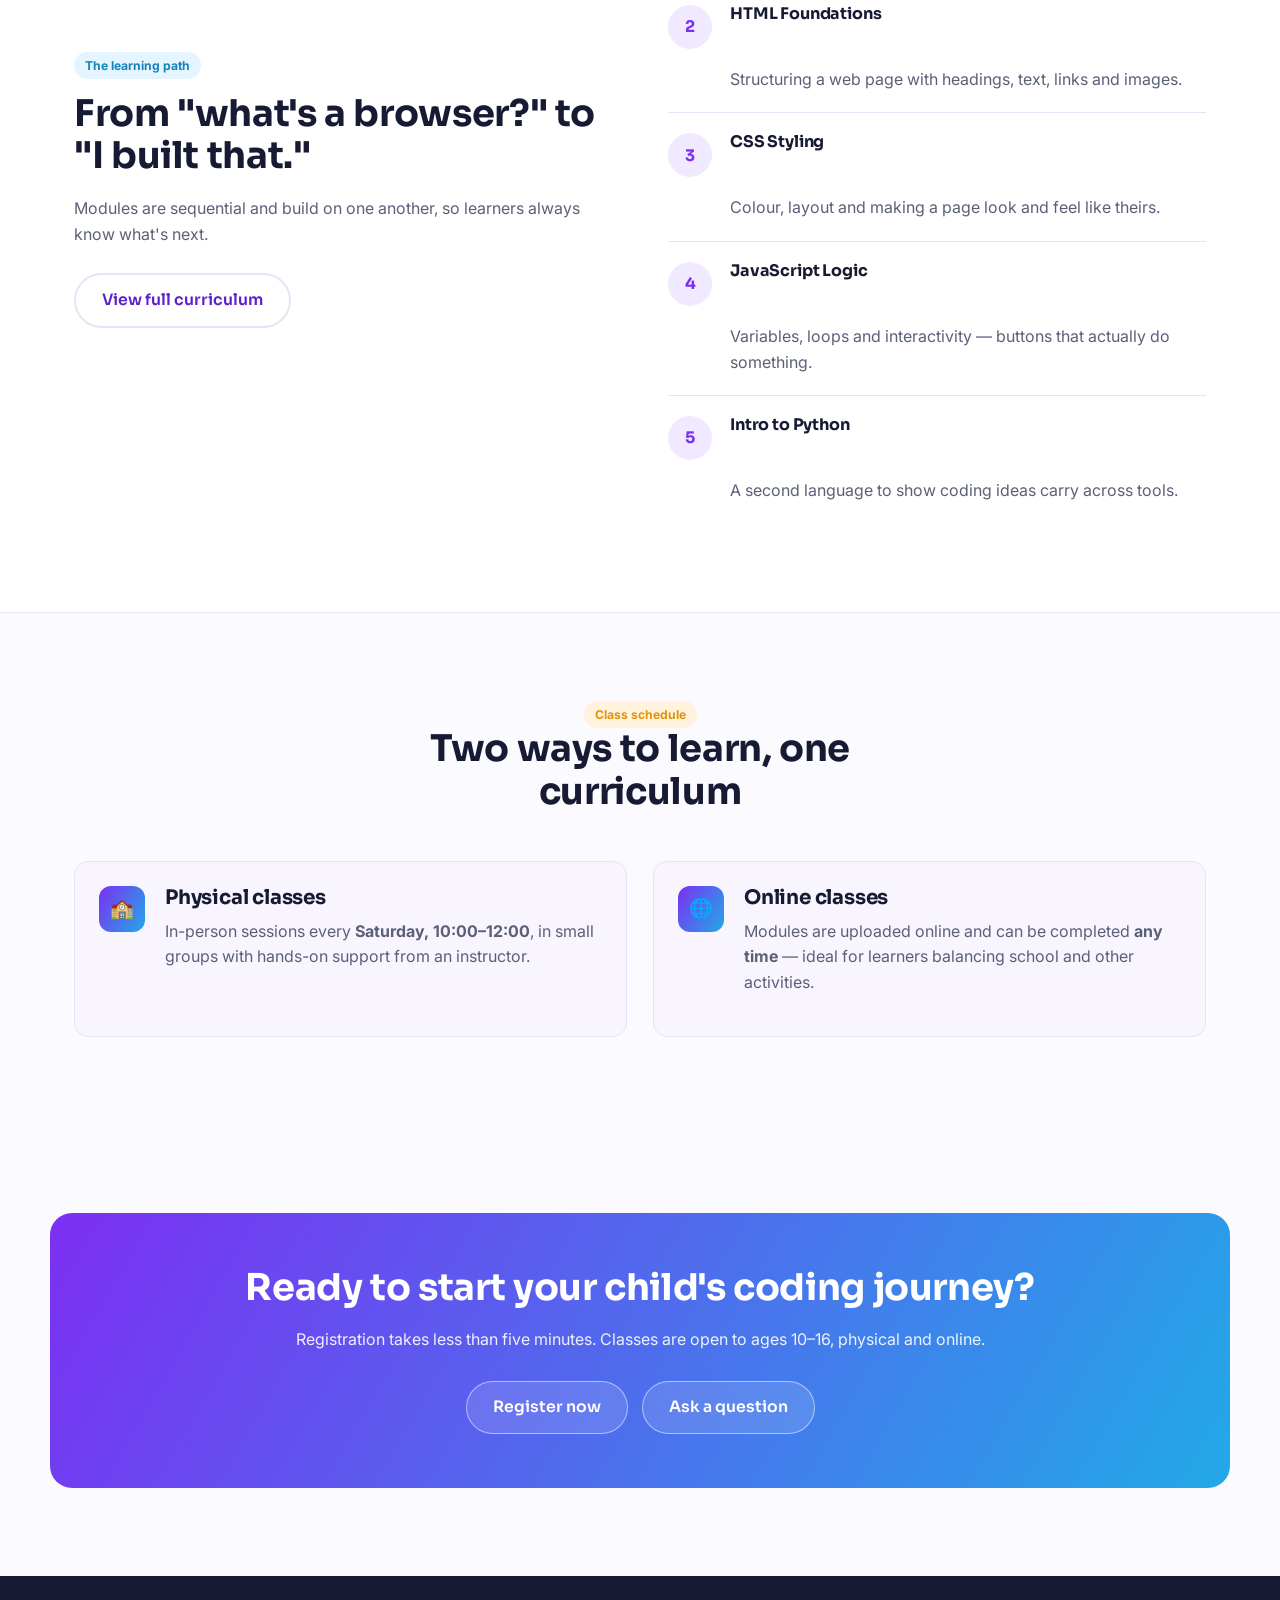
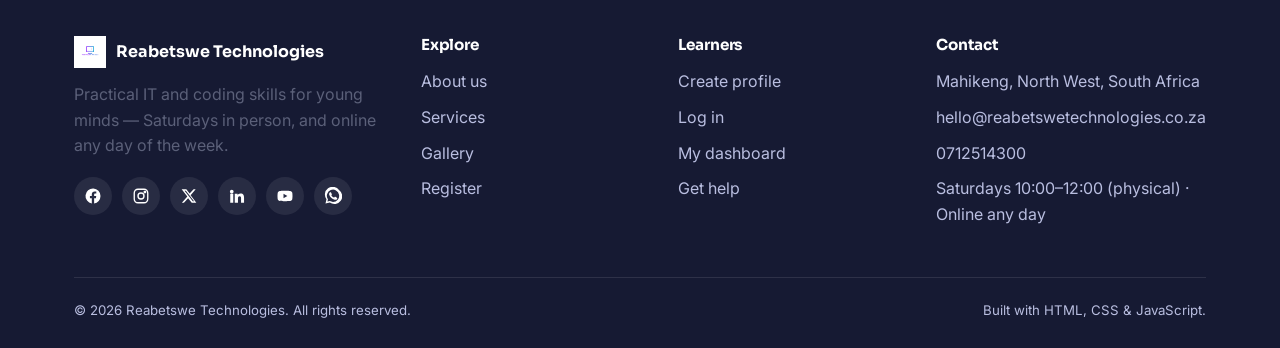
==== commit f906ec72: "linked logo to the home page" ====
--- a/index.html
+++ b/index.html
@@ -146,7 +146,7 @@
   <div class="container">
     <div class="footer-grid">
       <div>
-        <div class="footer-brand"><img src="assets/gallery/Reabetswe Technologies logo.png" alt=""><span>Reabetswe Technologies</span></div>
+        <div class="footer-brand"><a href="index.html" aria-label="Reabetswe Technologies home"><img src="assets/gallery/Reabetswe Technologies logo.png" alt=""></a><span>Reabetswe Technologies</span></div>
         <p>Practical IT and coding skills for young minds — Saturdays in person, and online any day of the week.</p>
         <div class="social-row">
           <a href="https://facebook.com/reabetswetechnologies" aria-label="Facebook" target="_blank" rel="noopener"><svg width="18" height="18" viewBox="0 0 24 24" fill="currentColor"><path d="M22 12a10 10 0 1 0-11.6 9.9v-7H7.9V12h2.5V9.8c0-2.5 1.5-3.9 3.8-3.9 1.1 0 2.2.2 2.2.2v2.5h-1.3c-1.2 0-1.6.8-1.6 1.6V12h2.8l-.4 2.9h-2.4v7A10 10 0 0 0 22 12"/></svg></a>
